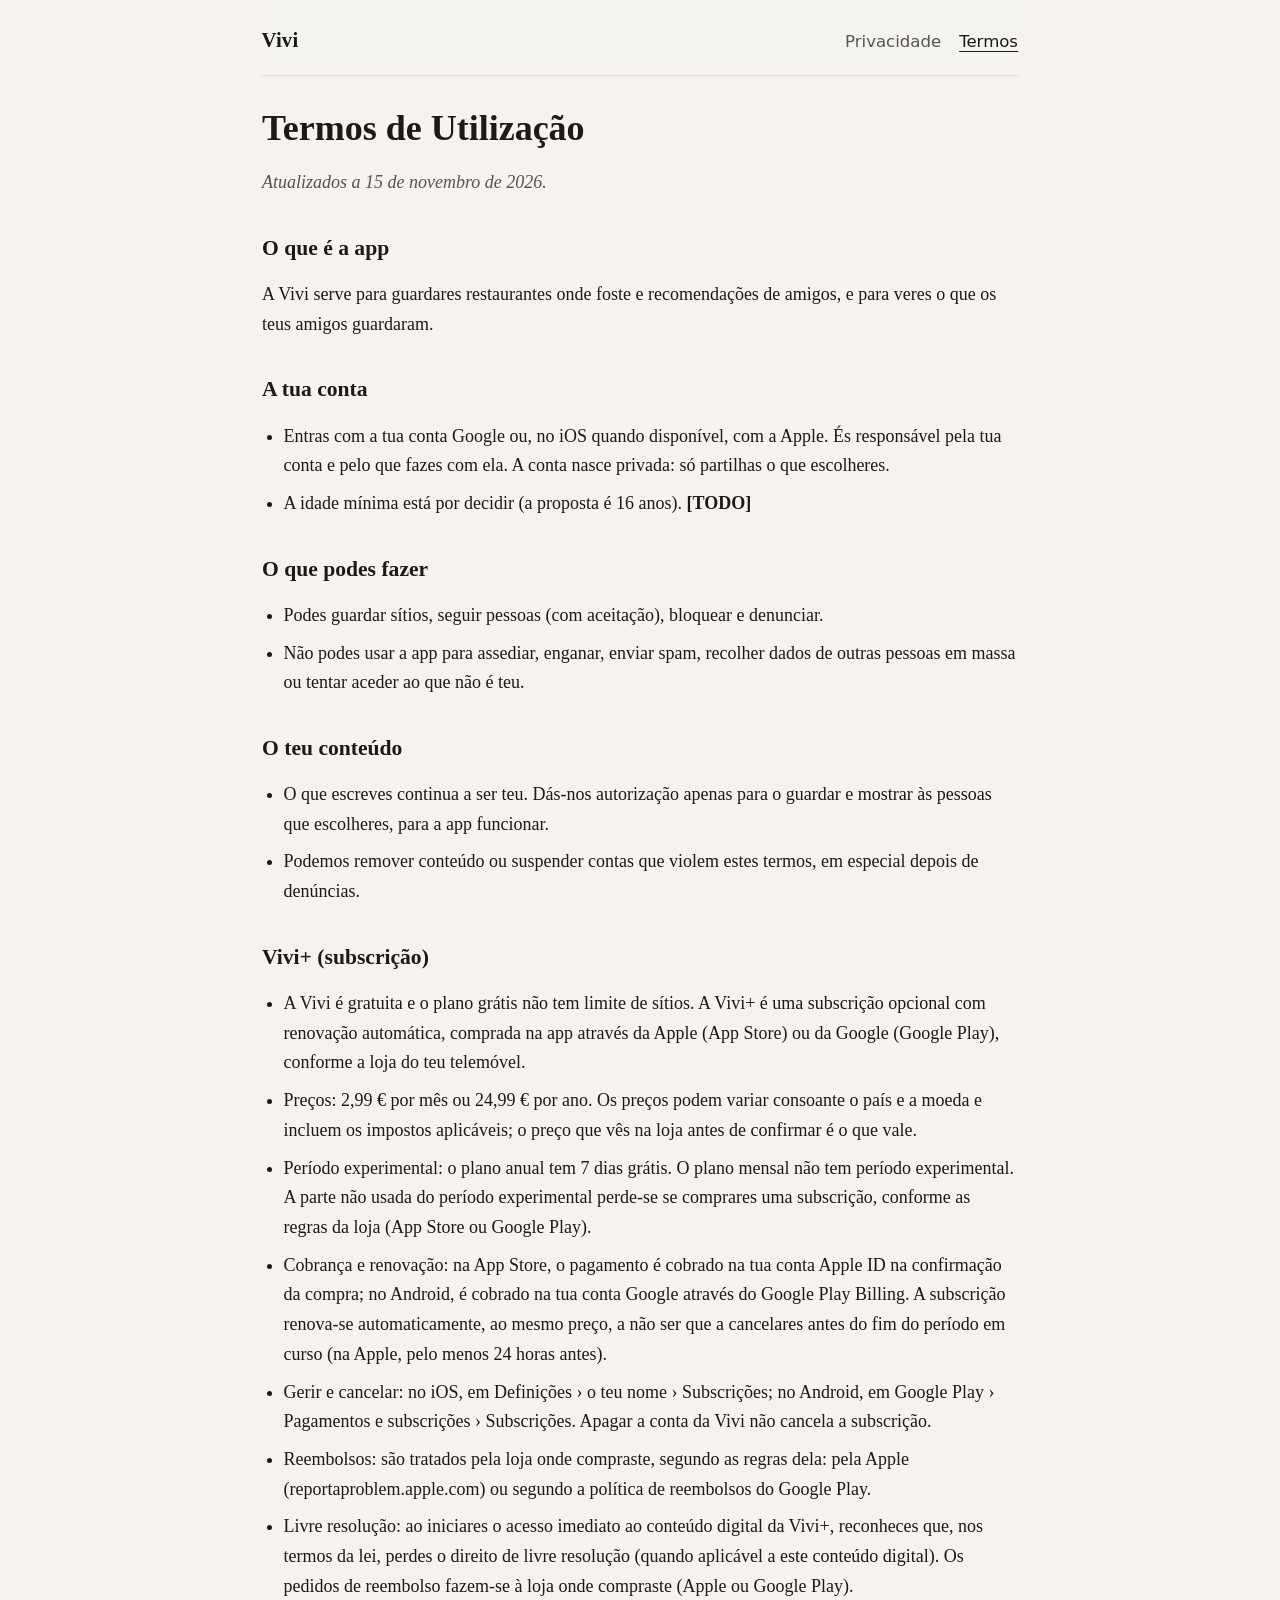
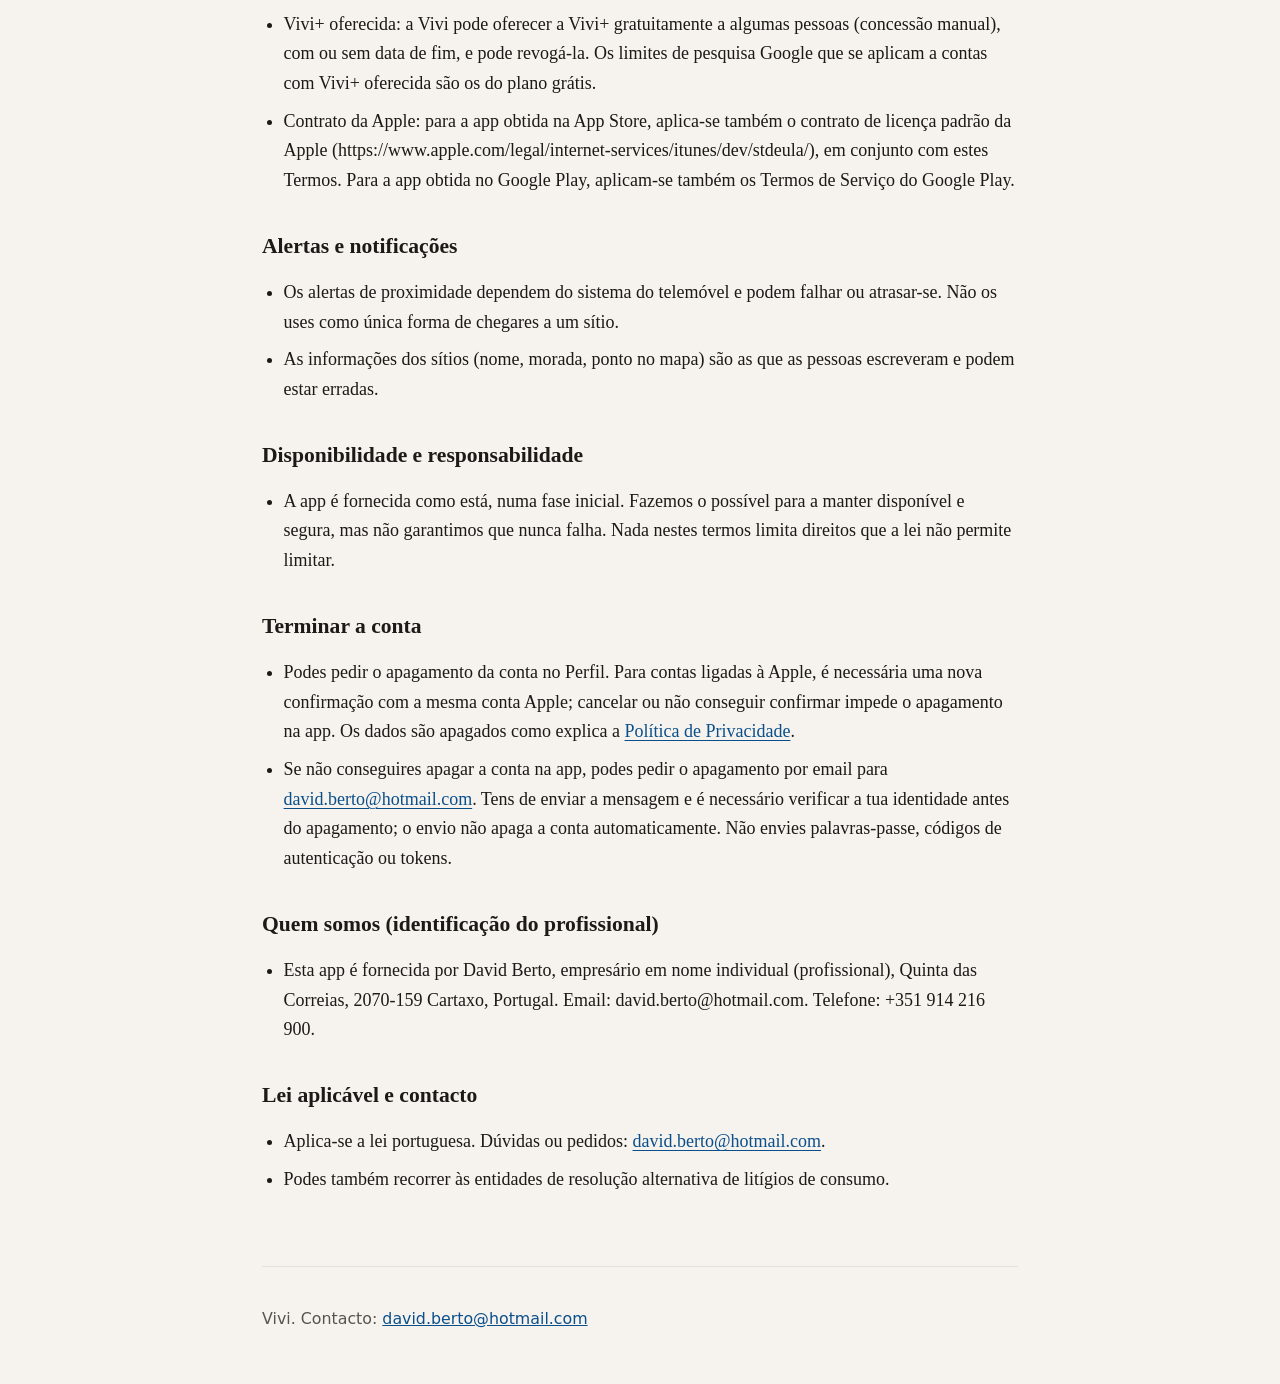
==== termos/index.html @ 9179699f "docs: publish Vivi privacy policy and terms on GitHub Pages Generated from DBerto/fui-e-gostei@867d0" ====
<!DOCTYPE html>
<html lang="pt-PT">
<head>
  <meta charset="utf-8">
  <meta name="viewport" content="width=device-width, initial-scale=1">
  <title>Termos de Utilização — Vivi</title>
  <meta name="description" content="Termos de Utilização da app Vivi, incluindo a subscrição Vivi+. Contacto: david.berto@hotmail.com.">
  <link rel="stylesheet" href="../styles.css">
</head>
<body>
  <header class="site-header">
    <a class="brand" href="../">Vivi</a>
    <nav>
      <a href="../privacidade/">Privacidade</a>
      <a href="../termos/" aria-current="page">Termos</a>
    </nav>
  </header>
  <main class="doc">
    <h1>Termos de Utilização</h1>
    <p><em>Atualizados a 15 de novembro de 2026.</em></p>
    <h2>O que é a app</h2>
    <p>A Vivi serve para guardares restaurantes onde foste e recomendações de amigos, e para veres o que os teus amigos guardaram.</p>
    <h2>A tua conta</h2>
    <ul>
    <li>Entras com a tua conta Google ou, no iOS quando disponível, com a Apple. És responsável pela tua conta e pelo que fazes com ela. A conta nasce privada: só partilhas o que escolheres.</li>
    <li>A idade mínima está por decidir (a proposta é 16 anos). <strong>[TODO]</strong></li>
    </ul>
    <h2>O que podes fazer</h2>
    <ul>
    <li>Podes guardar sítios, seguir pessoas (com aceitação), bloquear e denunciar.</li>
    <li>Não podes usar a app para assediar, enganar, enviar spam, recolher dados de outras pessoas em massa ou tentar aceder ao que não é teu.</li>
    </ul>
    <h2>O teu conteúdo</h2>
    <ul>
    <li>O que escreves continua a ser teu. Dás-nos autorização apenas para o guardar e mostrar às pessoas que escolheres, para a app funcionar.</li>
    <li>Podemos remover conteúdo ou suspender contas que violem estes termos, em especial depois de denúncias.</li>
    </ul>
    <h2>Vivi+ (subscrição)</h2>
    <ul>
    <li>A Vivi é gratuita e o plano grátis não tem limite de sítios. A Vivi+ é uma subscrição opcional com renovação automática, comprada na app através da Apple (App Store) ou da Google (Google Play), conforme a loja do teu telemóvel.</li>
    <li>Preços: 2,99 € por mês ou 24,99 € por ano. Os preços podem variar consoante o país e a moeda e incluem os impostos aplicáveis; o preço que vês na loja antes de confirmar é o que vale.</li>
    <li>Período experimental: o plano anual tem 7 dias grátis. O plano mensal não tem período experimental. A parte não usada do período experimental perde-se se comprares uma subscrição, conforme as regras da loja (App Store ou Google Play).</li>
    <li>Cobrança e renovação: na App Store, o pagamento é cobrado na tua conta Apple ID na confirmação da compra; no Android, é cobrado na tua conta Google através do Google Play Billing. A subscrição renova-se automaticamente, ao mesmo preço, a não ser que a cancelares antes do fim do período em curso (na Apple, pelo menos 24 horas antes).</li>
    <li>Gerir e cancelar: no iOS, em Definições › o teu nome › Subscrições; no Android, em Google Play › Pagamentos e subscrições › Subscrições. Apagar a conta da Vivi não cancela a subscrição.</li>
    <li>Reembolsos: são tratados pela loja onde compraste, segundo as regras dela: pela Apple (reportaproblem.apple.com) ou segundo a política de reembolsos do Google Play.</li>
    <li>Livre resolução: ao iniciares o acesso imediato ao conteúdo digital da Vivi+, reconheces que, nos termos da lei, perdes o direito de livre resolução (quando aplicável a este conteúdo digital). Os pedidos de reembolso fazem-se à loja onde compraste (Apple ou Google Play).</li>
    <li>Vivi+ oferecida: a Vivi pode oferecer a Vivi+ gratuitamente a algumas pessoas (concessão manual), com ou sem data de fim, e pode revogá-la. Os limites de pesquisa Google que se aplicam a contas com Vivi+ oferecida são os do plano grátis.</li>
    <li>Contrato da Apple: para a app obtida na App Store, aplica-se também o contrato de licença padrão da Apple (https://www.apple.com/legal/internet-services/itunes/dev/stdeula/), em conjunto com estes Termos. Para a app obtida no Google Play, aplicam-se também os Termos de Serviço do Google Play.</li>
    </ul>
    <h2>Alertas e notificações</h2>
    <ul>
    <li>Os alertas de proximidade dependem do sistema do telemóvel e podem falhar ou atrasar-se. Não os uses como única forma de chegares a um sítio.</li>
    <li>As informações dos sítios (nome, morada, ponto no mapa) são as que as pessoas escreveram e podem estar erradas.</li>
    </ul>
    <h2>Disponibilidade e responsabilidade</h2>
    <ul>
    <li>A app é fornecida como está, numa fase inicial. Fazemos o possível para a manter disponível e segura, mas não garantimos que nunca falha. Nada nestes termos limita direitos que a lei não permite limitar.</li>
    </ul>
    <h2>Terminar a conta</h2>
    <ul>
    <li>Podes pedir o apagamento da conta no Perfil. Para contas ligadas à Apple, é necessária uma nova confirmação com a mesma conta Apple; cancelar ou não conseguir confirmar impede o apagamento na app. Os dados são apagados como explica a <a href="../privacidade/">Política de Privacidade</a>.</li>
    <li>Se não conseguires apagar a conta na app, podes pedir o apagamento por email para <a href="mailto:david.berto@hotmail.com?subject=Pedido%20de%20apagamento%20de%20conta%20%E2%80%94%20Vivi">david.berto@hotmail.com</a>. Tens de enviar a mensagem e é necessário verificar a tua identidade antes do apagamento; o envio não apaga a conta automaticamente. Não envies palavras-passe, códigos de autenticação ou tokens.</li>
    </ul>
    <h2>Quem somos (identificação do profissional)</h2>
    <ul>
    <li>Esta app é fornecida por David Berto, empresário em nome individual (profissional), Quinta das Correias, 2070-159 Cartaxo, Portugal. Email: david.berto@hotmail.com. Telefone: +351 914 216 900.</li>
    </ul>
    <h2>Lei aplicável e contacto</h2>
    <ul>
    <li>Aplica-se a lei portuguesa. Dúvidas ou pedidos: <a href="mailto:david.berto@hotmail.com">david.berto@hotmail.com</a>.</li>
    <li>Podes também recorrer às entidades de resolução alternativa de litígios de consumo.</li>
    </ul>
  </main>
  <footer class="site-footer">
    <p>Vivi. Contacto: <a href="mailto:david.berto@hotmail.com">david.berto@hotmail.com</a></p>
  </footer>
</body>
</html>
---- styles.css ----
:root {
  color-scheme: light dark;
  --bg: #f6f3ee;
  --fg: #1c1917;
  --muted: #57534e;
  --link: #0b4f8a;
  --link-hover: #083860;
  --border: #e4dfd7;
  --header-bg: rgba(246, 243, 238, 0.9);
  --footer-fg: #57534e;
}

@media (prefers-color-scheme: dark) {
  :root {
    --bg: #1c1917;
    --fg: #f5f5f4;
    --muted: #a8a29e;
    --link: #8ec0ee;
    --link-hover: #c5dff7;
    --border: #3f3a36;
    --header-bg: rgba(28, 25, 23, 0.92);
    --footer-fg: #a8a29e;
  }
}

* { box-sizing: border-box; }

html {
  font-size: 112.5%;
  -webkit-text-size-adjust: 100%;
}

body {
  margin: 0;
  min-height: 100vh;
  display: flex;
  flex-direction: column;
  background: var(--bg);
  color: var(--fg);
  font-family: "Iowan Old Style", "Palatino Linotype", Palatino, "Book Antiqua",
    "Source Serif 4", Georgia, serif;
  line-height: 1.65;
}

.site-header,
.site-footer,
main {
  width: min(42rem, calc(100% - 2.4rem));
  margin-inline: auto;
}

.site-header {
  display: flex;
  align-items: baseline;
  justify-content: space-between;
  gap: 1rem;
  padding: 1.25rem 0 1rem;
  border-bottom: 1px solid var(--border);
  position: sticky;
  top: 0;
  background: var(--header-bg);
  backdrop-filter: blur(10px);
}

.brand {
  font-weight: 700;
  font-size: 1.15rem;
  letter-spacing: 0.01em;
  color: var(--fg);
  text-decoration: none;
}

nav {
  display: flex;
  gap: 1rem;
  font-family: ui-sans-serif, system-ui, -apple-system, "Segoe UI", sans-serif;
  font-size: 0.92rem;
}

nav a {
  color: var(--muted);
  text-decoration: none;
}

nav a:hover,
.brand:hover {
  color: var(--link);
}

nav a[aria-current="page"] {
  color: var(--fg);
  text-decoration: underline;
  text-underline-offset: 0.25em;
}

main {
  flex: 1;
  padding: 1.75rem 0 3rem;
}

.doc h1 {
  font-size: 2rem;
  line-height: 1.2;
  font-weight: 700;
  margin: 0 0 0.4rem;
}

.doc h2 {
  font-size: 1.2rem;
  line-height: 1.3;
  margin: 2rem 0 0.6rem;
}

.doc p,
.doc li {
  color: var(--fg);
}

.doc em {
  color: var(--muted);
  font-style: italic;
}

.doc ul {
  padding-left: 1.2rem;
}

.doc li {
  margin: 0.45rem 0;
}

.doc a {
  color: var(--link);
  text-underline-offset: 0.15em;
}

.doc a:hover {
  color: var(--link-hover);
}

.doc code {
  font-family: ui-monospace, "SF Mono", Menlo, Consolas, monospace;
  font-size: 0.88em;
  background: color-mix(in srgb, var(--border) 60%, transparent);
  padding: 0.05em 0.35em;
  border-radius: 0.25em;
}

.home h1 {
  font-size: 2rem;
  margin: 2.2rem 0 0.6rem;
}

.home p {
  color: var(--fg);
  margin: 0.7rem 0;
}

.home .lead {
  color: var(--muted);
  font-size: 1.05rem;
}

.card-list {
  list-style: none;
  padding: 0;
  margin: 1.75rem 0 0;
  display: grid;
  gap: 0.85rem;
}

.card-list a {
  display: block;
  padding: 1rem 1.1rem;
  border: 1px solid var(--border);
  border-radius: 0.75rem;
  text-decoration: none;
  color: var(--fg);
}

.card-list a:hover {
  border-color: var(--link);
}

.card-list strong {
  display: block;
  font-size: 1.05rem;
}

.card-list span {
  display: block;
  margin-top: 0.2rem;
  color: var(--muted);
  font-size: 0.95rem;
}

.site-footer {
  padding: 1.25rem 0 2rem;
  border-top: 1px solid var(--border);
  color: var(--footer-fg);
  font-family: ui-sans-serif, system-ui, -apple-system, "Segoe UI", sans-serif;
  font-size: 0.88rem;
}

.site-footer a { color: var(--link); }
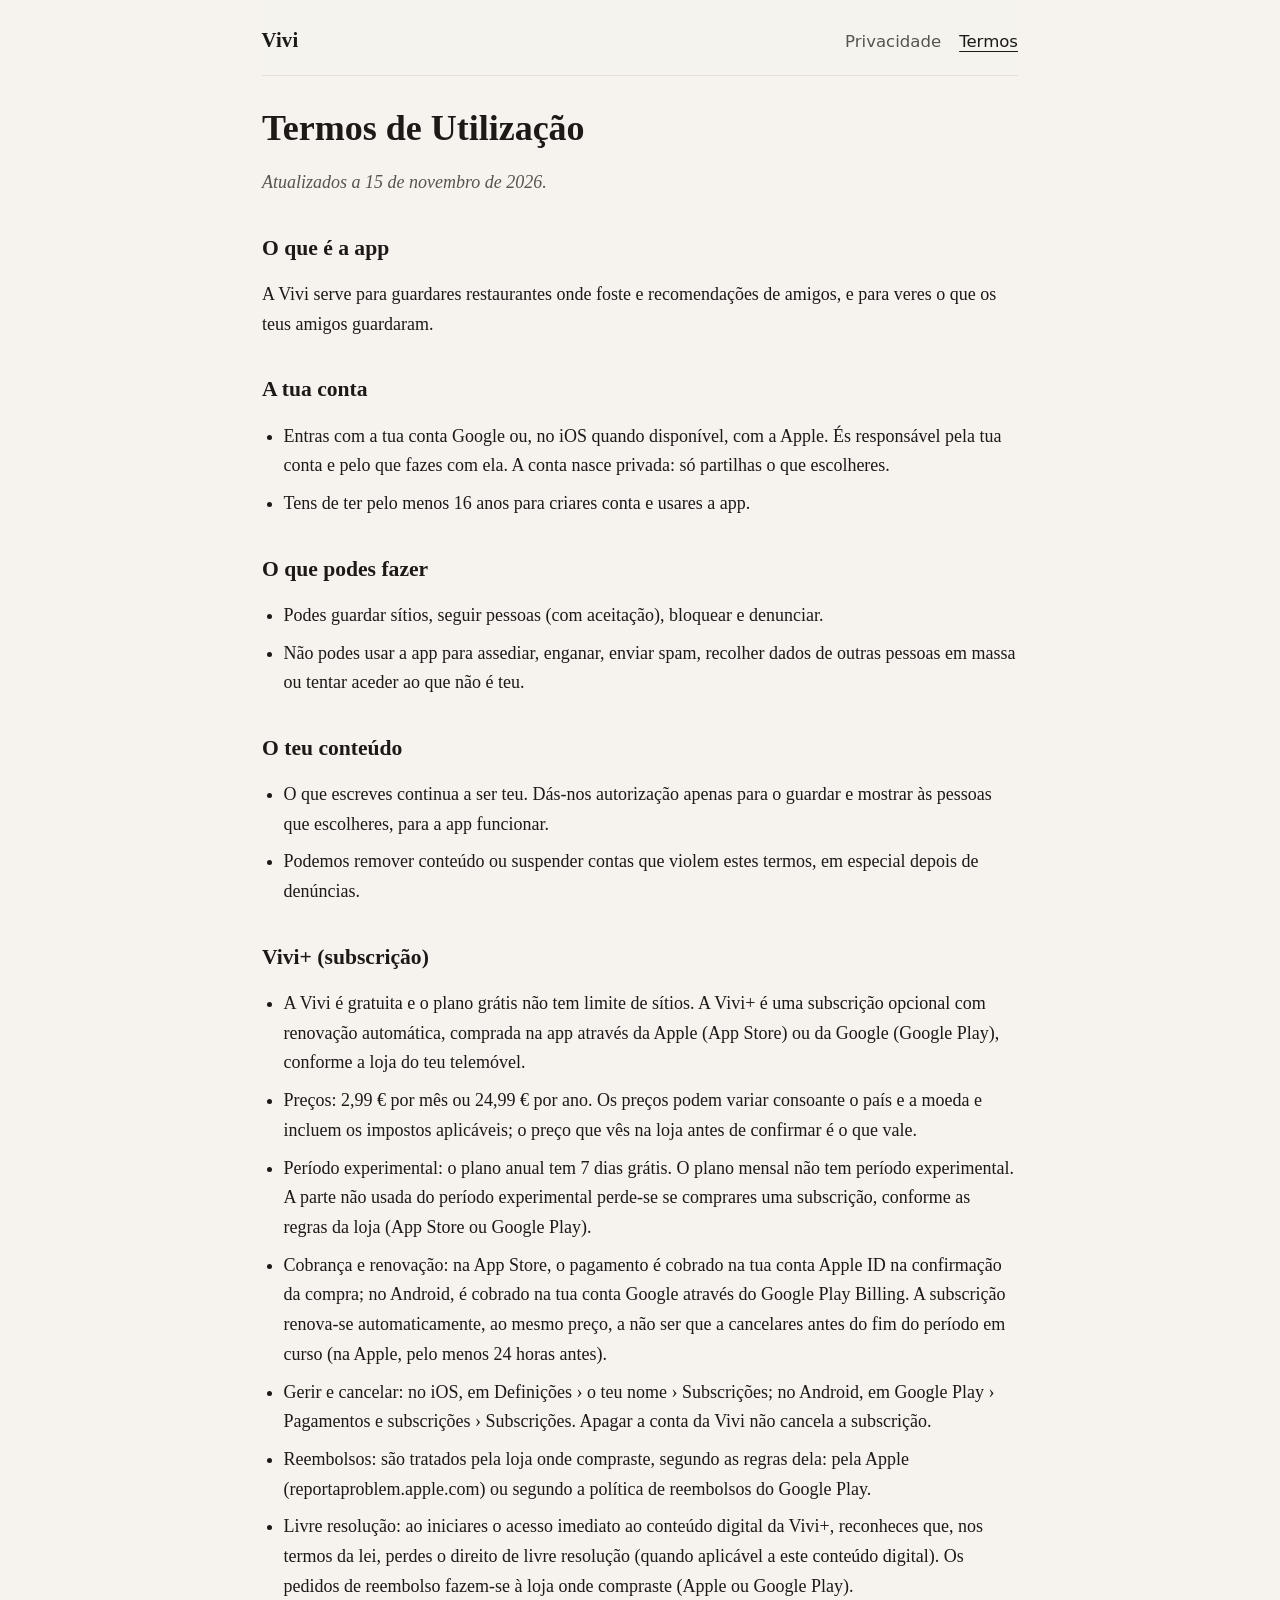
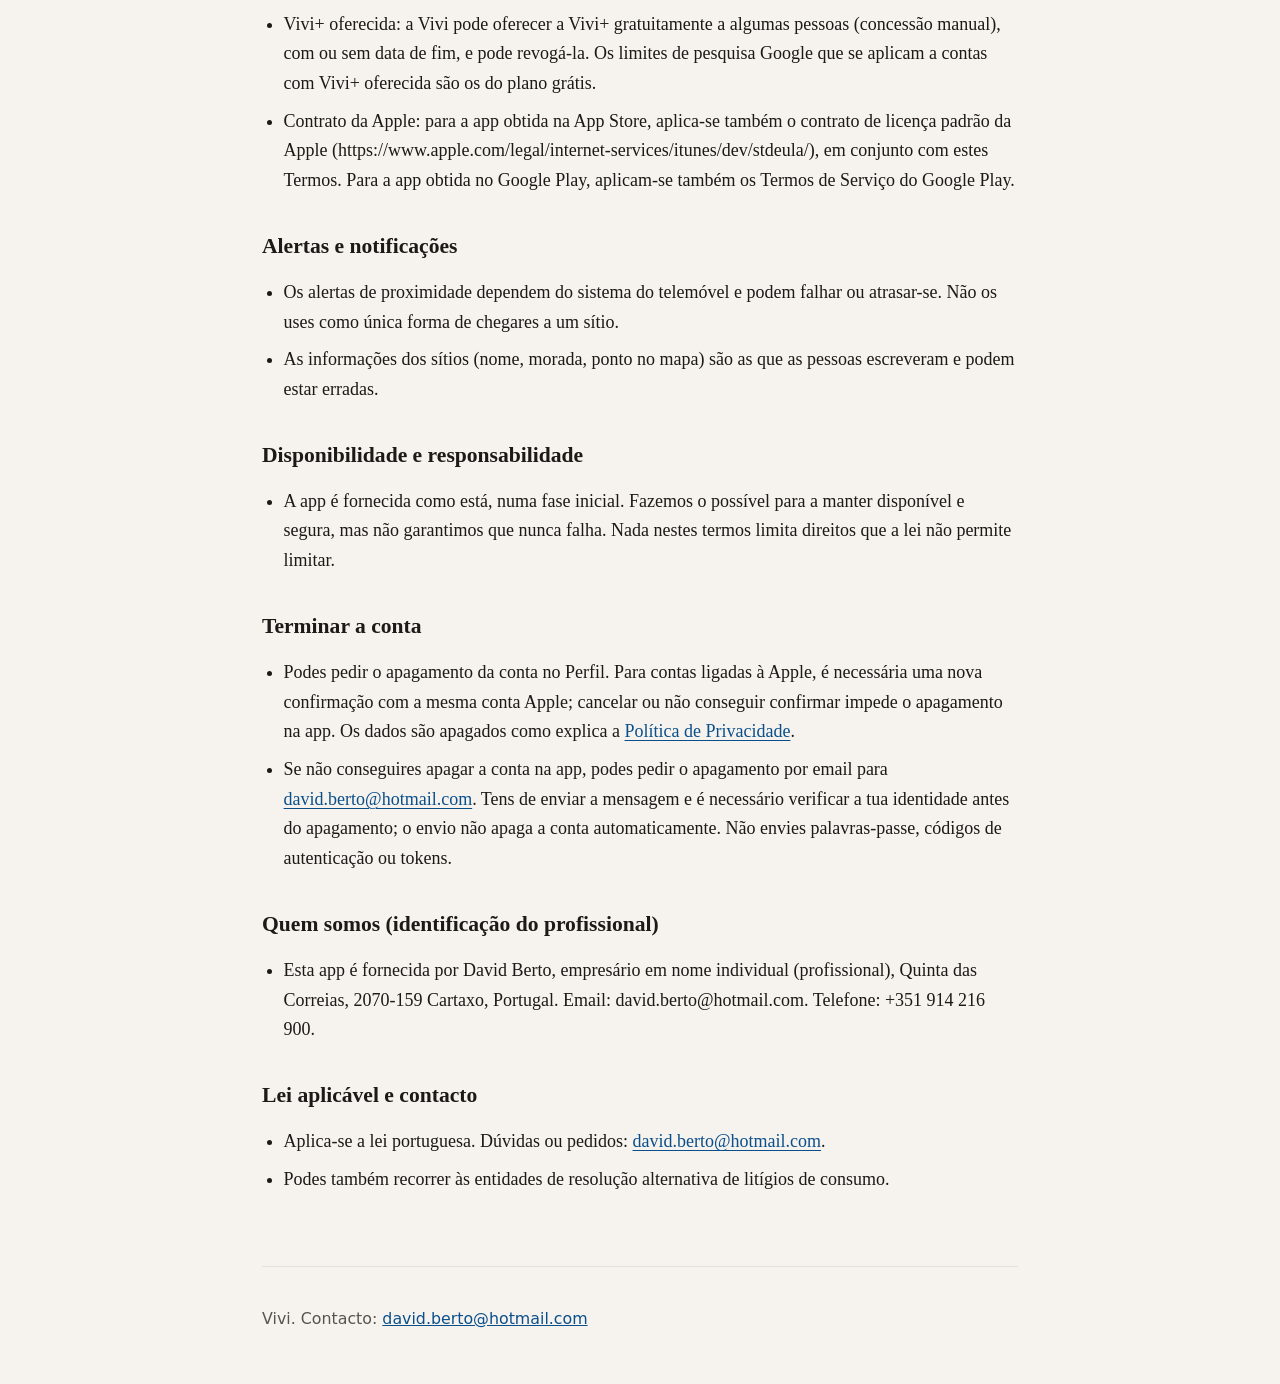
==== commit 9bd4251f: "docs: update privacy policy and terms from fui-e-gostei@b863cbf Age 16, RevenueCat transfers via SCC" ====
--- a/termos/index.html
+++ b/termos/index.html
@@ -23,7 +23,7 @@
     <h2>A tua conta</h2>
     <ul>
     <li>Entras com a tua conta Google ou, no iOS quando disponível, com a Apple. És responsável pela tua conta e pelo que fazes com ela. A conta nasce privada: só partilhas o que escolheres.</li>
-    <li>A idade mínima está por decidir (a proposta é 16 anos). <strong>[TODO]</strong></li>
+    <li>Tens de ter pelo menos 16 anos para criares conta e usares a app.</li>
     </ul>
     <h2>O que podes fazer</h2>
     <ul>
